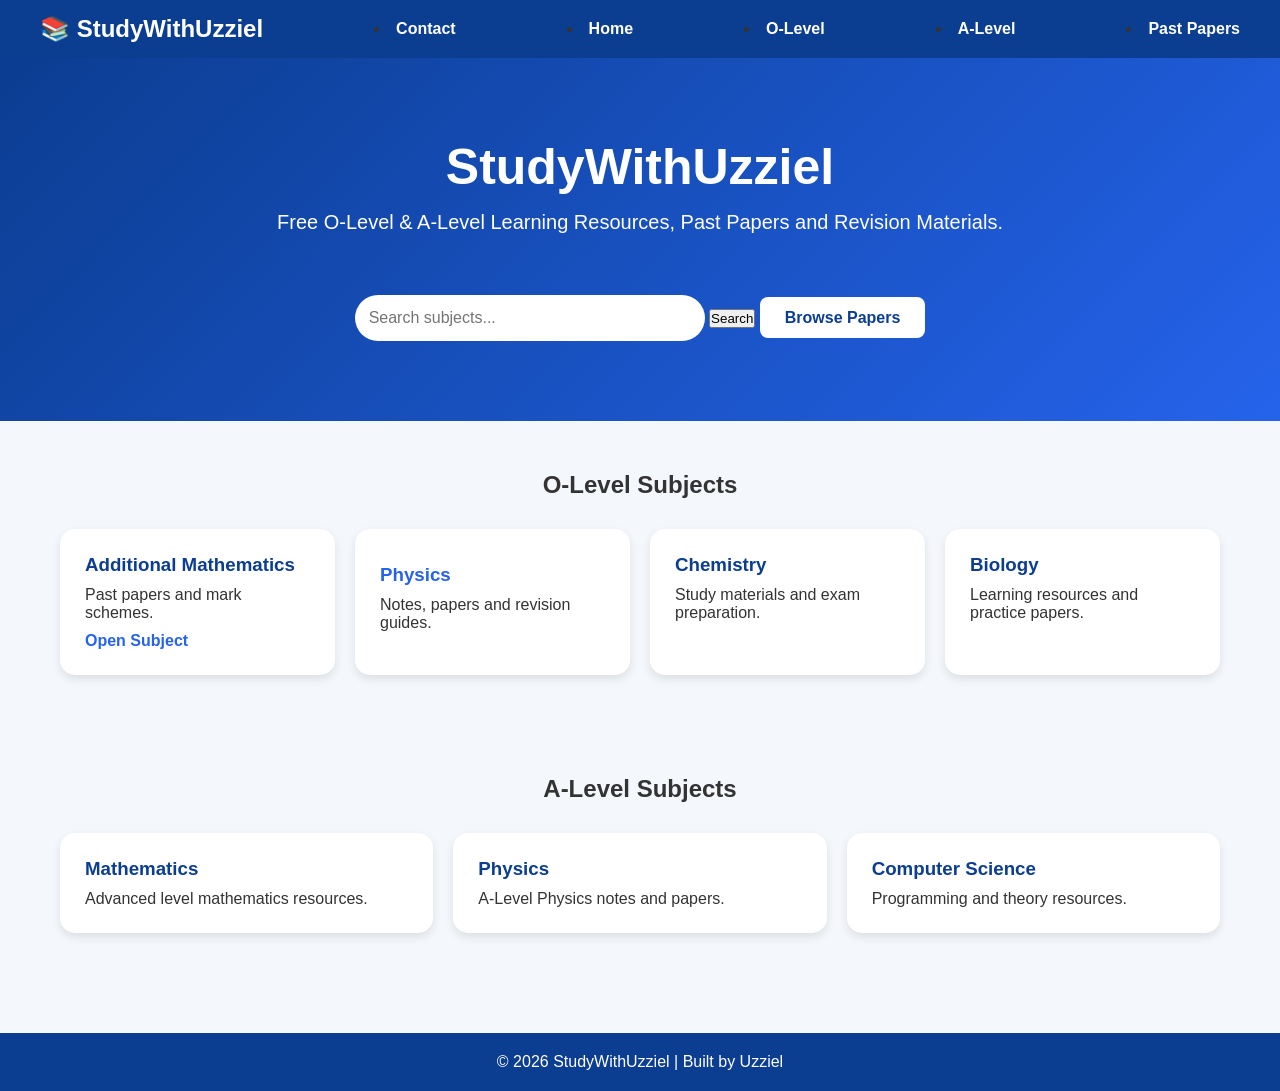
==== index.html @ 4ceab785 "Update index.html" ====
<!DOCTYPE html>
<html lang="en">
<head>
<meta charset="UTF-8">
<meta name="viewport" content="width=device-width, initial-scale=1.0">
<title>StudyWithUzziel</title>

<style>

*{
margin:0;
padding:0;
box-sizing:border-box;
font-family:Arial, sans-serif;
}

body{
background:#f4f7fb;
color:#333;
}

nav{
background:#0b3d91;
padding:15px 40px;
display:flex;
justify-content:space-between;
align-items:center;
}

nav h2{
color:white;
}

nav ul{
list-style:none;
display:flex;
gap:20px;
}

nav a{
color:white;
text-decoration:none;
font-weight:bold;
}

.hero{
background:linear-gradient(135deg,#0b3d91,#2563eb);
color:white;
text-align:center;
padding:80px 20px;
}

.hero h1{
font-size:50px;
margin-bottom:15px;
}

.hero p{
font-size:20px;
margin-bottom:25px;
}

.btn{
background:white;
color:#0b3d91;
padding:12px 25px;
text-decoration:none;
border-radius:8px;
font-weight:bold;
}

.section{
padding:50px 20px;
max-width:1200px;
margin:auto;
}

.section h2{
text-align:center;
margin-bottom:30px;
}

.cards{
display:grid;
grid-template-columns:repeat(auto-fit,minmax(250px,1fr));
gap:20px;
}

.card{
background:white;
padding:25px;
border-radius:15px;
box-shadow:0 4px 10px rgba(0,0,0,0.1);
transition:0.3s;
}

.card:hover{
transform:translateY(-5px);
}

.card h3{
margin-bottom:10px;
color:#0b3d91;
}

.card a{
display:inline-block;
margin-top:10px;
text-decoration:none;
color:#2563eb;
font-weight:bold;
}

footer{
background:#0b3d91;
color:white;
text-align:center;
padding:20px;
margin-top:50px;
}

</style>
</head>

<body>

<nav>
<h2>📚 StudyWithUzziel</h2>

<li><a href="contact.html">Contact</a></li>
<li><a href="#">Home</a></li>
<li><a href="olevel.html">O-Level</a></li>
<li><a href="alevel.html">A-Level</a></li>
<li><a href="pastpapers.html">Past Papers</a></li>
</ul>
</nav>

<section class="hero">

<h1>StudyWithUzziel</h1>

<p>
Free O-Level & A-Level Learning Resources,
Past Papers and Revision Materials.
</p>
<br><br>

<input
type="text"
id="searchBox"
placeholder="Search subjects..."
style="
padding:14px;
width:350px;
border:none;
border-radius:30px;
font-size:16px;">

<button onclick="searchSite()">Search</button>

<script>
function searchSite() {
  let search =
  document.getElementById("searchBox").value.toLowerCase();

  if(search.includes("math")) {
    window.location.href = "pastpapers.html";
  }
  else if(search.includes("paper")) {
    window.location.href = "pastpapers.html";
  }
  else if(search.includes("o")) {
    window.location.href = "olevel.html";
  }
  else if(search.includes("a")) {
    window.location.href = "alevel.html";
  }
  else {
    alert("No matching page found.");
  }
}
</script>
<a href="addmath.html" class="btn">
Browse Papers
</a>

</section>

<section class="section">

<h2>O-Level Subjects</h2>

<div class="cards">

<div class="card">
<h3>Additional Mathematics</h3>
<p>Past papers and mark schemes.</p>
<a href="addmath.html">Open Subject</a>
</div>

<div class="card">
    <h3><a href="physics.html">Physics</a></h3>
    <p>Notes, papers and revision guides.</p>
</div>

<div class="card">
<h3>Chemistry</h3>
<p>Study materials and exam preparation.</p>
</div>

<div class="card">
<h3>Biology</h3>
<p>Learning resources and practice papers.</p>
</div>

</div>

</section>

<section class="section">

<h2>A-Level Subjects</h2>

<div class="cards">

<div class="card">
<h3>Mathematics</h3>
<p>Advanced level mathematics resources.</p>
</div>

<div class="card">
<h3>Physics</h3>
<p>A-Level Physics notes and papers.</p>
</div>

<div class="card">
<h3>Computer Science</h3>
<p>Programming and theory resources.</p>
</div>

</div>

</section>

<footer>

<p>
© 2026 StudyWithUzziel | Built by Uzziel
</p>

</footer>

</body>
</html>
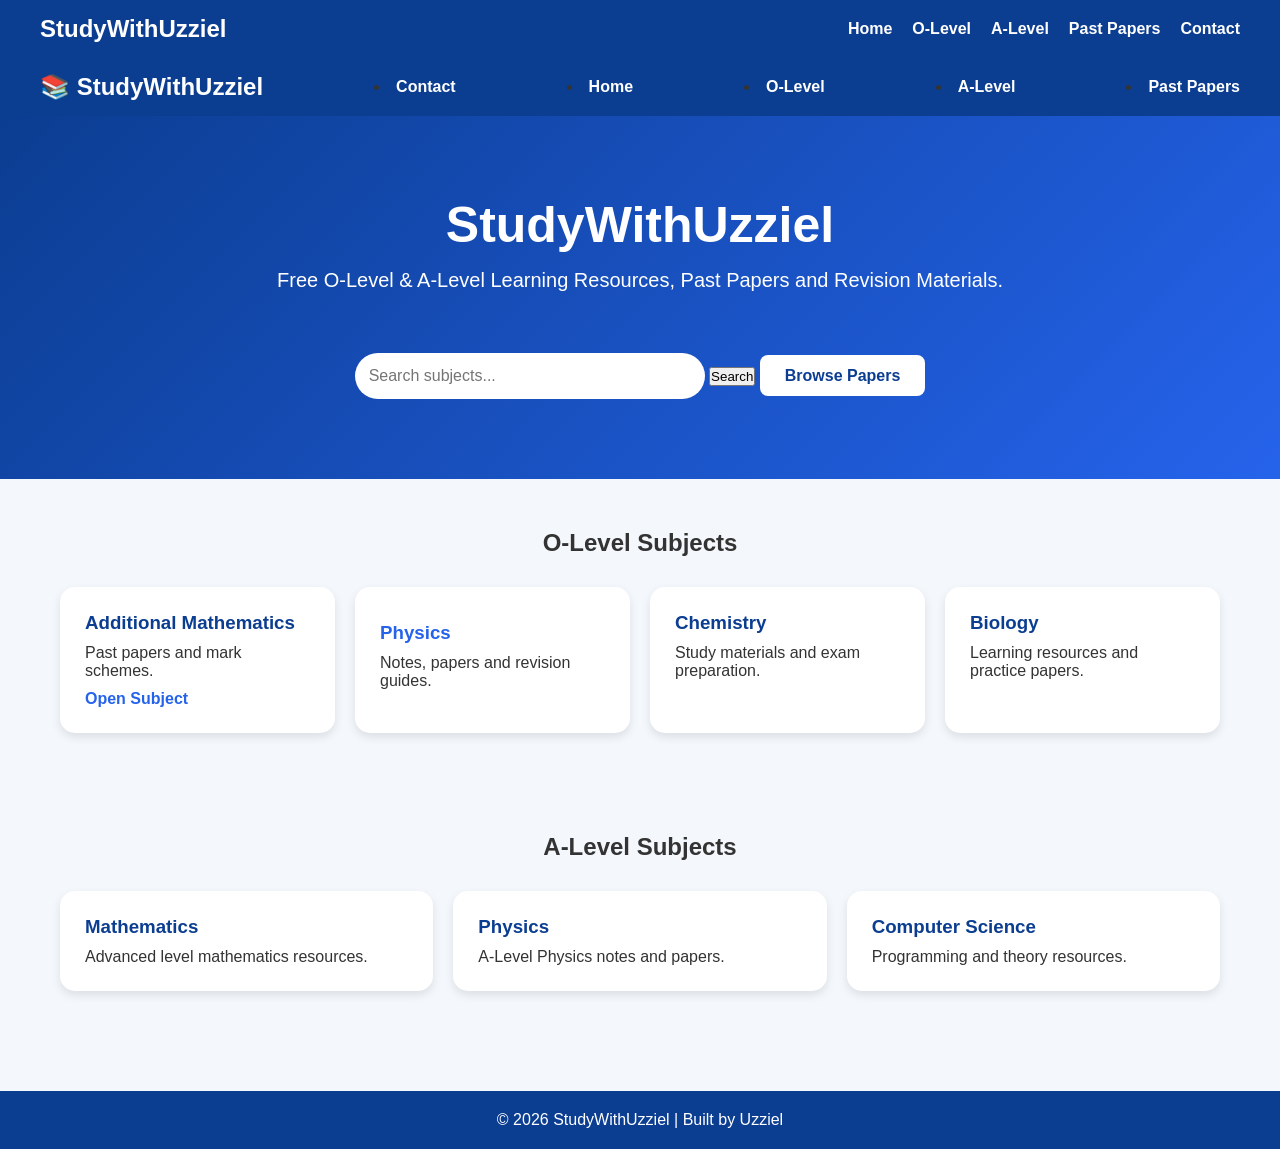
==== commit 355f0d23: "Update index.html" ====
--- a/index.html
+++ b/index.html
@@ -123,6 +123,17 @@
 </head>
 
 <body>
+<nav>
+    <h2>StudyWithUzziel</h2>
+
+    <ul>
+        <li><a href="index.html">Home</a></li>
+        <li><a href="olevel.html">O-Level</a></li>
+        <li><a href="alevel.html">A-Level</a></li>
+        <li><a href="pastpapers.html">Past Papers</a></li>
+        <li><a href="contact.html">Contact</a></li>
+    </ul>
+</nav>
 
 <nav>
 <h2>📚 StudyWithUzziel</h2>
@@ -169,6 +180,9 @@
   else if(search.includes("paper")) {
     window.location.href = "pastpapers.html";
   }
+  else if(search.includes("physics)){
+    window.location.href = "physics.html";
+}
   else if(search.includes("o")) {
     window.location.href = "olevel.html";
   }
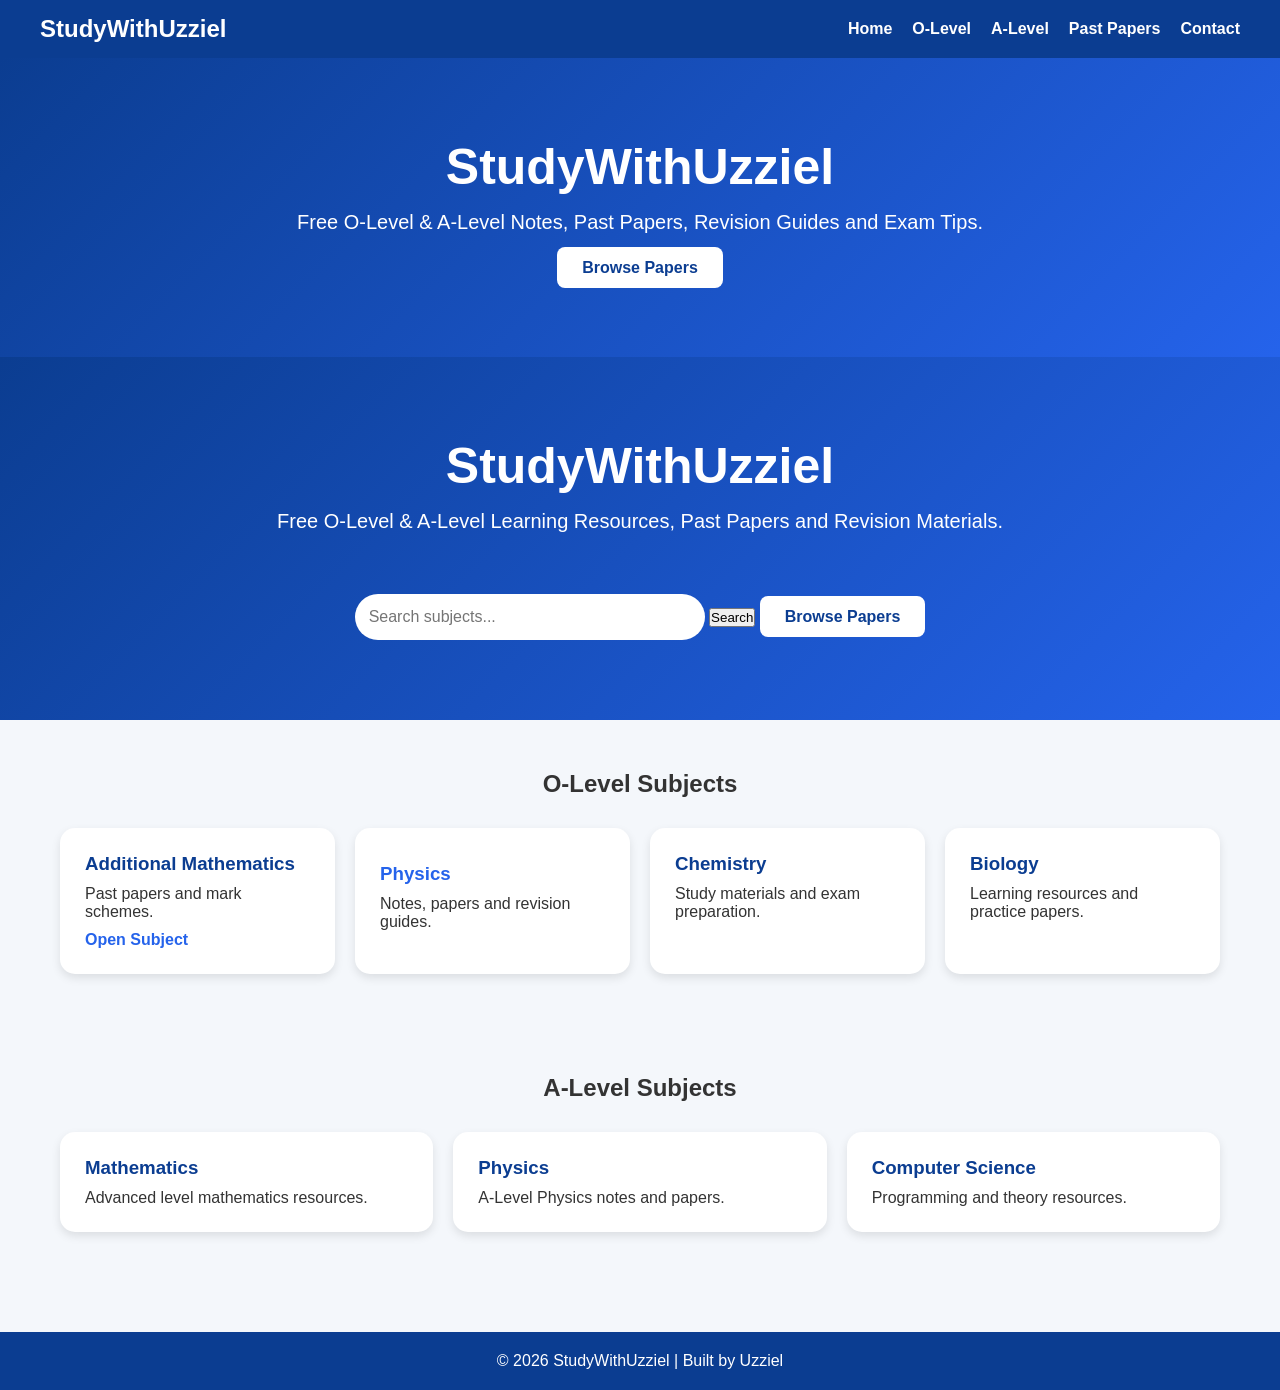
==== commit 4b0c0f2a: "Update index.html" ====
--- a/index.html
+++ b/index.html
@@ -134,17 +134,20 @@
         <li><a href="contact.html">Contact</a></li>
     </ul>
 </nav>
-
-<nav>
-<h2>📚 StudyWithUzziel</h2>
-
-<li><a href="contact.html">Contact</a></li>
-<li><a href="#">Home</a></li>
-<li><a href="olevel.html">O-Level</a></li>
-<li><a href="alevel.html">A-Level</a></li>
-<li><a href="pastpapers.html">Past Papers</a></li>
-</ul>
-</nav>
+<section class="hero">
+
+<h1>StudyWithUzziel</h1>
+
+<p>
+Free O-Level & A-Level Notes, Past Papers,
+Revision Guides and Exam Tips.
+</p>
+
+<a href="pastpapers.html" class="btn">
+Browse Papers
+</a>
+
+</section>
 
 <section class="hero">
 
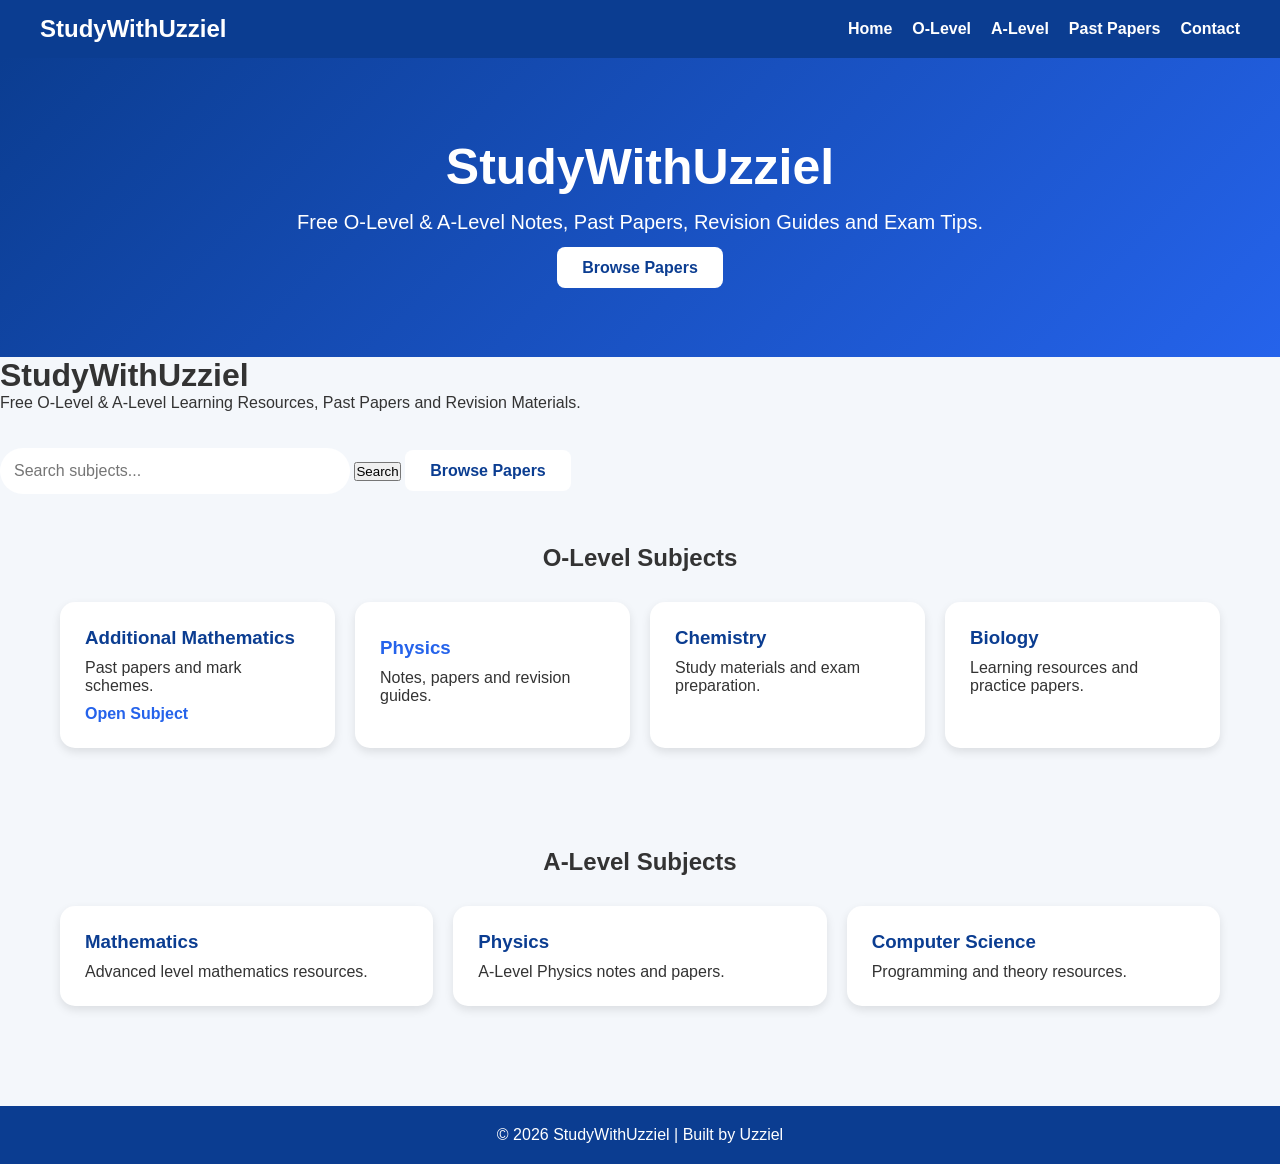
==== commit 20551137: "Update index.html" ====
--- a/index.html
+++ b/index.html
@@ -149,7 +149,6 @@
 
 </section>
 
-<section class="hero">
 
 <h1>StudyWithUzziel</h1>
 
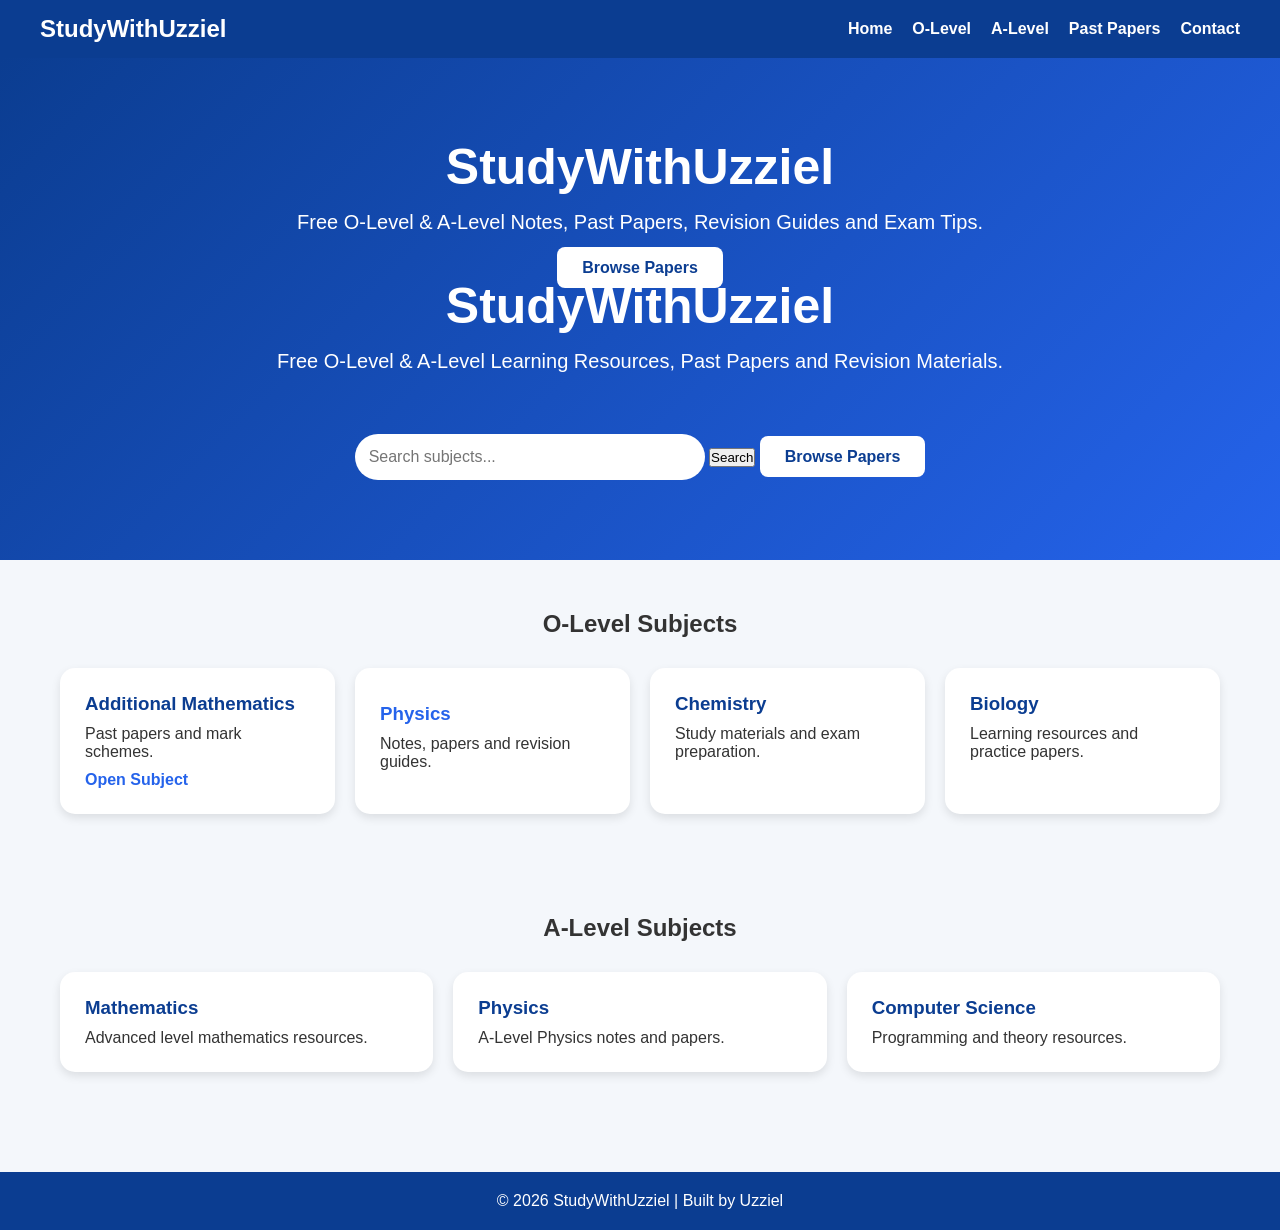
==== commit 9d252935: "Update index.html" ====
--- a/index.html
+++ b/index.html
@@ -147,7 +147,6 @@
 Browse Papers
 </a>
 
-</section>
 
 
 <h1>StudyWithUzziel</h1>
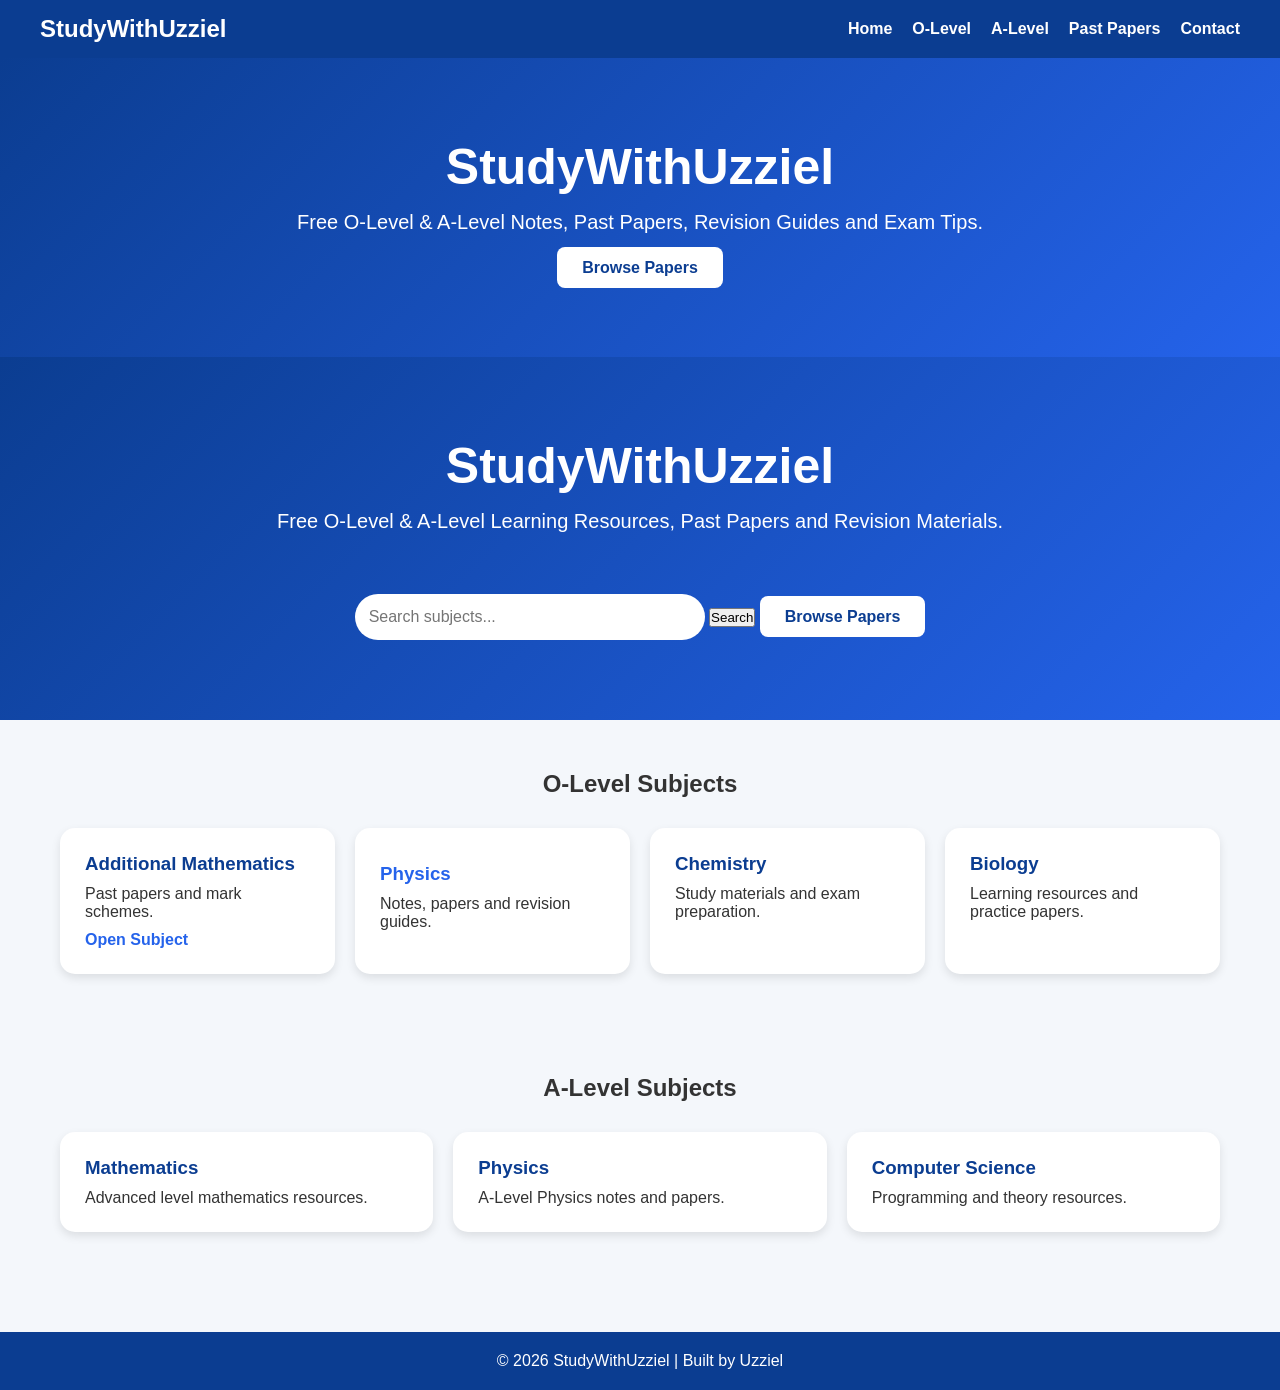
==== commit 255fc2f6: "Update index.html" ====
--- a/index.html
+++ b/index.html
@@ -147,7 +147,8 @@
 Browse Papers
 </a>
 
-
+</section>
+<section class="hero">
 
 <h1>StudyWithUzziel</h1>
 
